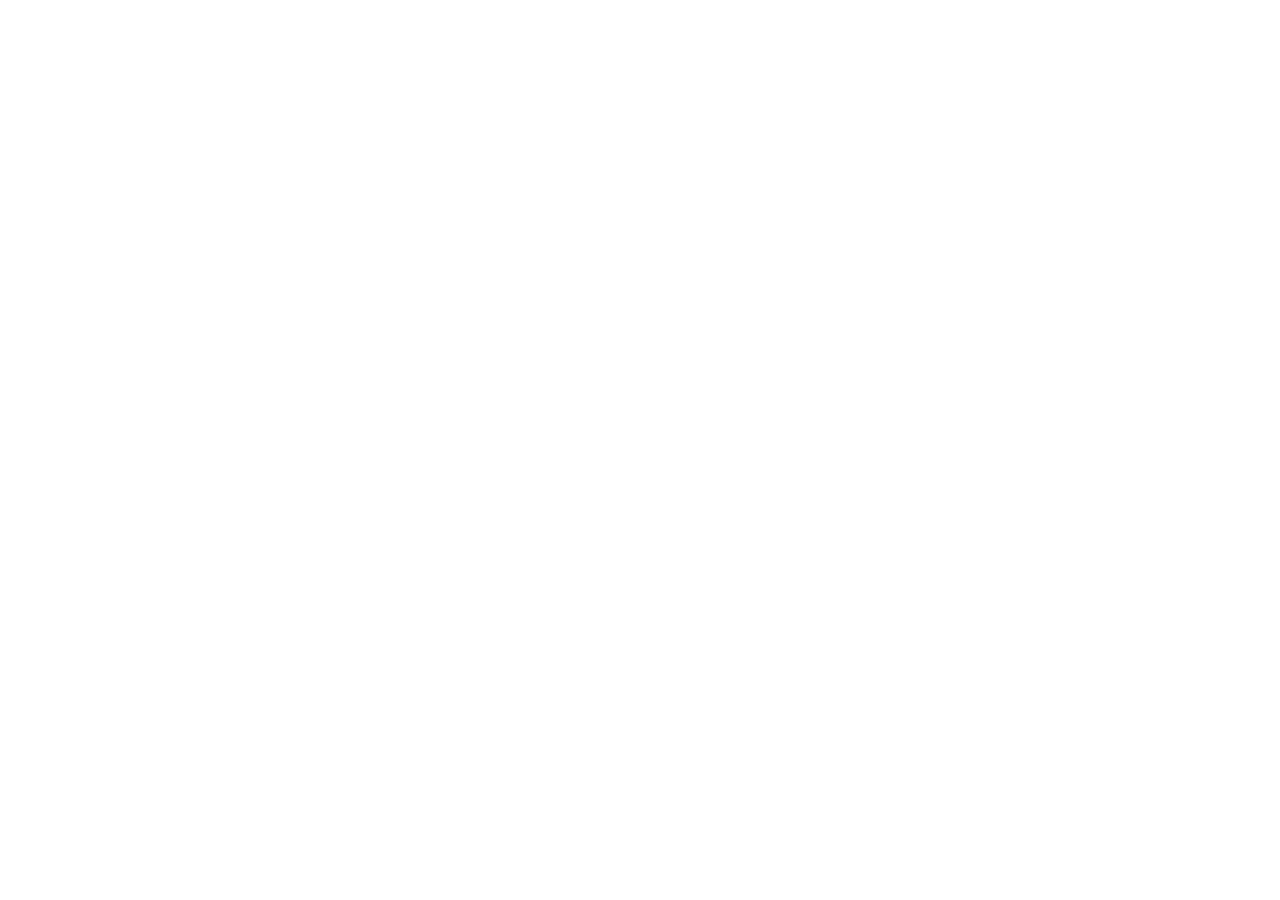
==== index.html @ ea503d0d ":sparkles: feat: primeiro commit do trabalho de criação de portfolio" ====
<!DOCTYPE html>
<html lang="pt-br">
<head>
    <meta charset="UTF-8">
    <meta name="viewport" content="width=device-width, initial-scale=1.0">
    <title>Portfólio Pessoal Responsivo</title>
    <link rel="stylesheet" href="css/style.css">
</head>
<body>
    
</body>
</html>
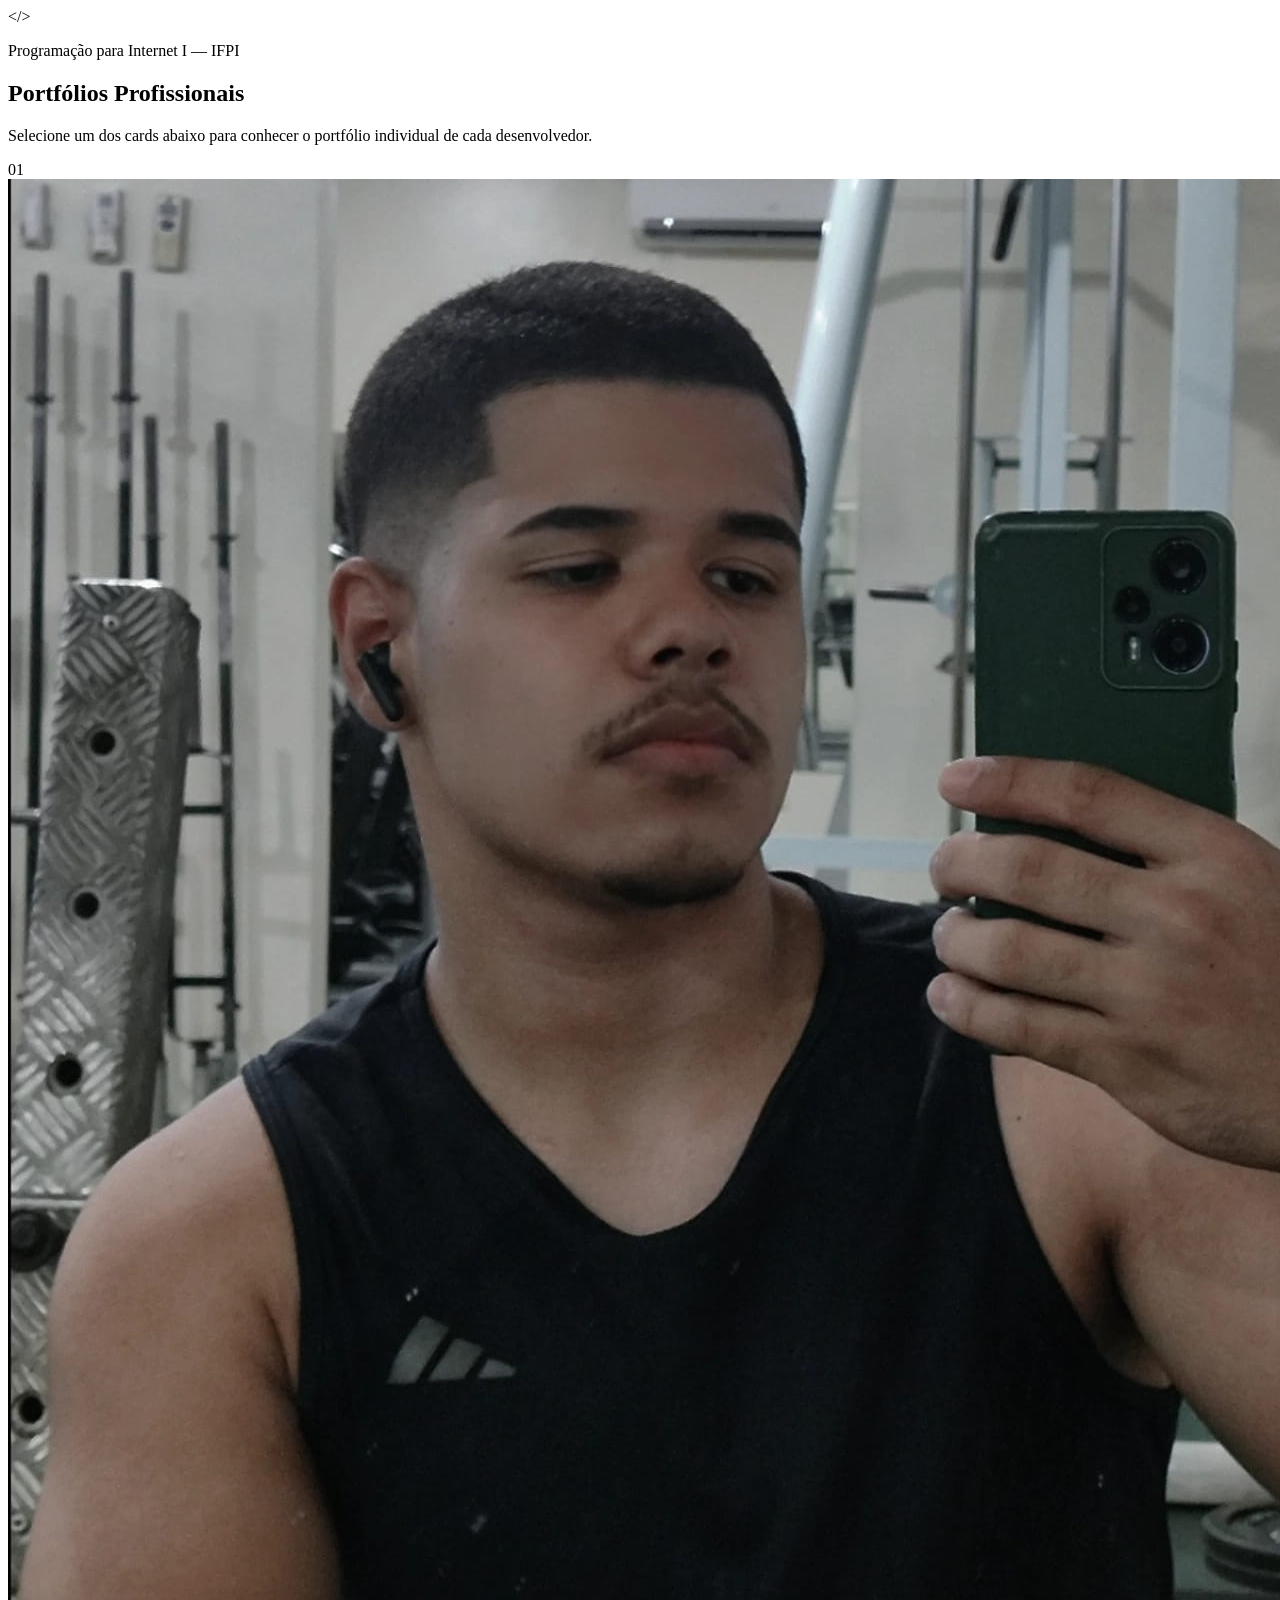
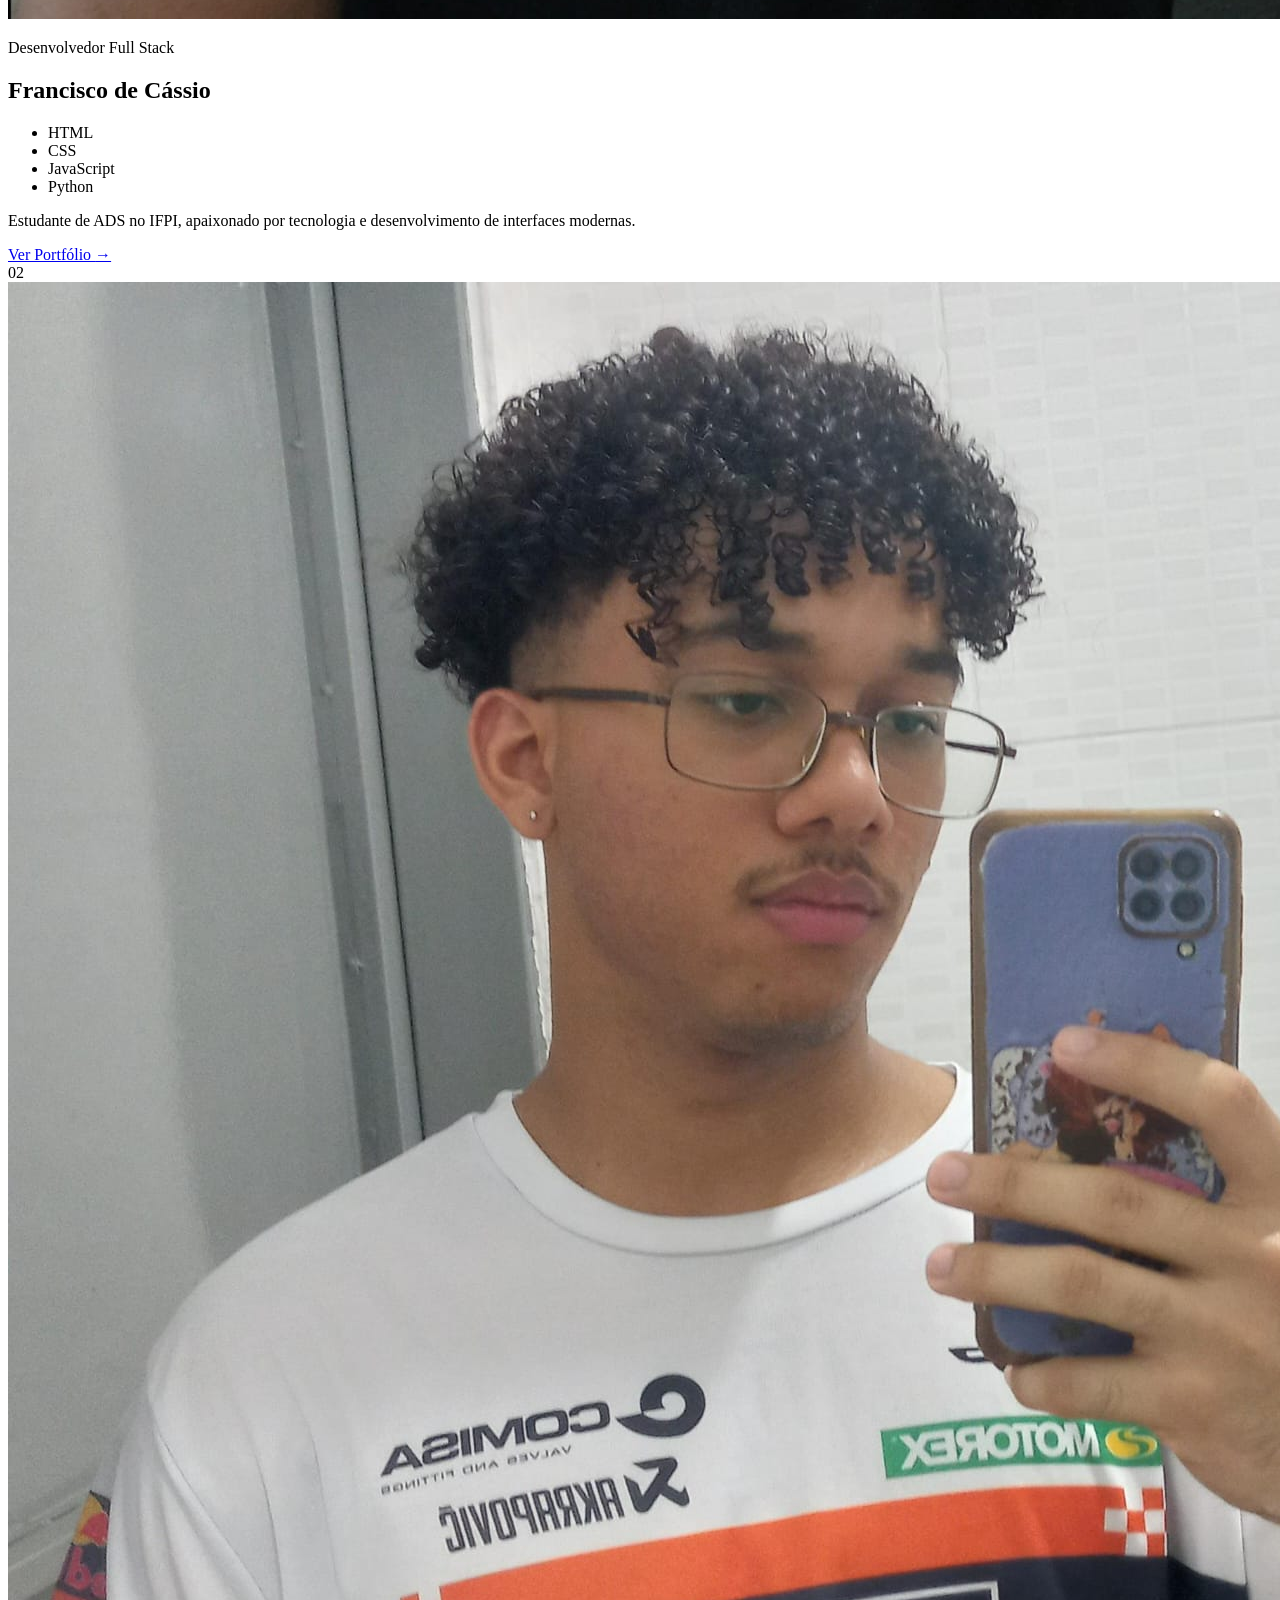
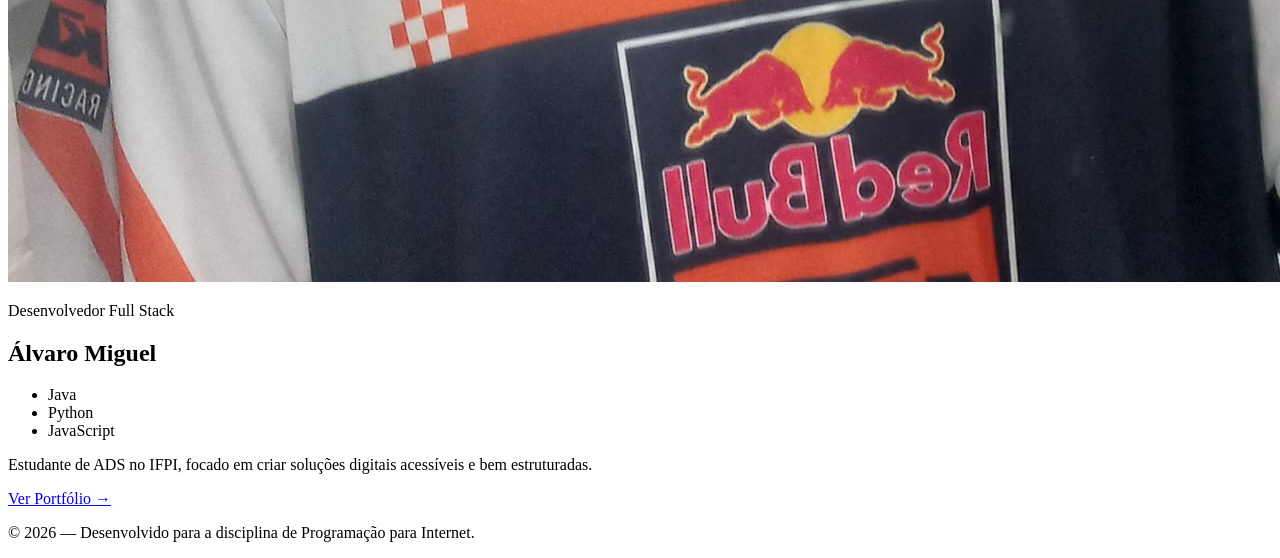
==== commit 71a8e598: ":sparkles: feat: adicionando HTML para página inicial do projeto" ====
--- a/index.html
+++ b/index.html
@@ -3,10 +3,114 @@
 <head>
     <meta charset="UTF-8">
     <meta name="viewport" content="width=device-width, initial-scale=1.0">
-    <title>Portfólio Pessoal Responsivo</title>
+    <title>Portfólio Pessoal Responsivo </title>
     <link rel="stylesheet" href="css/style.css">
+    <link href="https://fonts.googleapis.com/css2?family=Space+Mono:wght@400;700&family=Sora:wght@300;400;600;700&display=swap" rel="stylesheet">
 </head>
 <body>
-    
+    <header class="site-header">
+        <div class="header-inner">
+            <span class="header-logo">&lt;/&gt;</span>
+            <p class="header-sub">Programação para Internet I — IFPI</p>
+        </div>
+    </header>
+
+    <main>
+        <section class="hero-intro">
+            <h1 class="hero-titulo">Portfólios <span class="texto-neon">Profissionais</span></h1>
+            <p class="hero-desc">
+                Selecione um dos cards abaixo para conhecer
+                o portfólio individual de cada desenvolvedor.
+            </p>
+        </section>
+
+        <section id="portfolios" aria-label="Portfólios da dupla">
+            <div class="cards-wrapper">
+
+                <article class="card card-cima">
+                    <div class="card-numero">01</div>
+                    <div class="card-brilho-lateral"></div>
+
+                    <div class="card-content">
+                        <div class="card-foto-wrap">
+                            <div class="card-foto">
+                                <img src="img/cassio.jpeg" alt="Foto de Cássio">
+                            </div>
+                            <div class="foto-anel"></div>
+                        </div>
+
+                        <div class="card-info">
+                            <p class="card-role">Desenvolvedor Full Stack</p>
+                            <h2 class="card-nome">Francisco de Cássio</h2>
+
+                            <ul class="card-tags">
+                                <li>HTML</li>
+                                <li>CSS</li>
+                                <li>JavaScript</li>
+                                <li>Python</li>
+                            </ul>
+
+                            <p class="card-bio">
+                                Estudante de ADS no IFPI, apaixonado por tecnologia
+                                e desenvolvimento de interfaces modernas.
+                            </p>
+
+                            <a href="cassio/index.html" class="card-btn">
+                                Ver Portfólio
+                                <span class="btn-arrow">&#8594;</span>
+                            </a>
+                        </div>
+                    </div>
+                </article>
+
+                <div class="divisor" aria-hidden="true">
+                    <span class="divisor-linha"></span>
+                    <span class="divisor-badge"></span>
+                    <span class="divisor-linha"></span>
+                </div>
+
+                <article class="card card-baixo">
+                    <div class="card-numero">02</div>
+                    <div class="card-brilho-lateral"></div>
+
+                    <div class="card-content card-content--reverse">
+                        <div class="card-foto-wrap">
+                            <div class="card-foto">
+                                <img src="img/alvaro.jpeg" alt="Foto de Álvaro">
+                            </div>
+                            <div class="foto-anel"></div>
+                        </div>
+
+                        <div class="card-info">
+                            <p class="card-role">Desenvolvedor Full Stack</p>
+                            <h2 class="card-nome">Álvaro Miguel</h2>
+
+                            <ul class="card-tags">
+                                <li>Java</li>
+                                <li>Python</li>
+                                <li>JavaScript</li>
+                            </ul>
+
+                            <p class="card-bio">
+                                Estudante de ADS no IFPI, focado em criar
+                                soluções digitais acessíveis e bem estruturadas.
+                            </p>
+
+                            <a href="alvaro/index.html" class="card-btn">
+                                Ver Portfólio
+                                <span class="btn-arrow">&#8594;</span>
+                            </a>
+                        </div>
+                    </div>
+                </article>
+
+            </div>
+        </section>
+    </main>
+
+    <footer class="site-footer">
+        <p>&copy; 2026 &mdash; Desenvolvido para a disciplina de Programação para Internet.</p>
+    </footer>
+
 </body>
 </html>
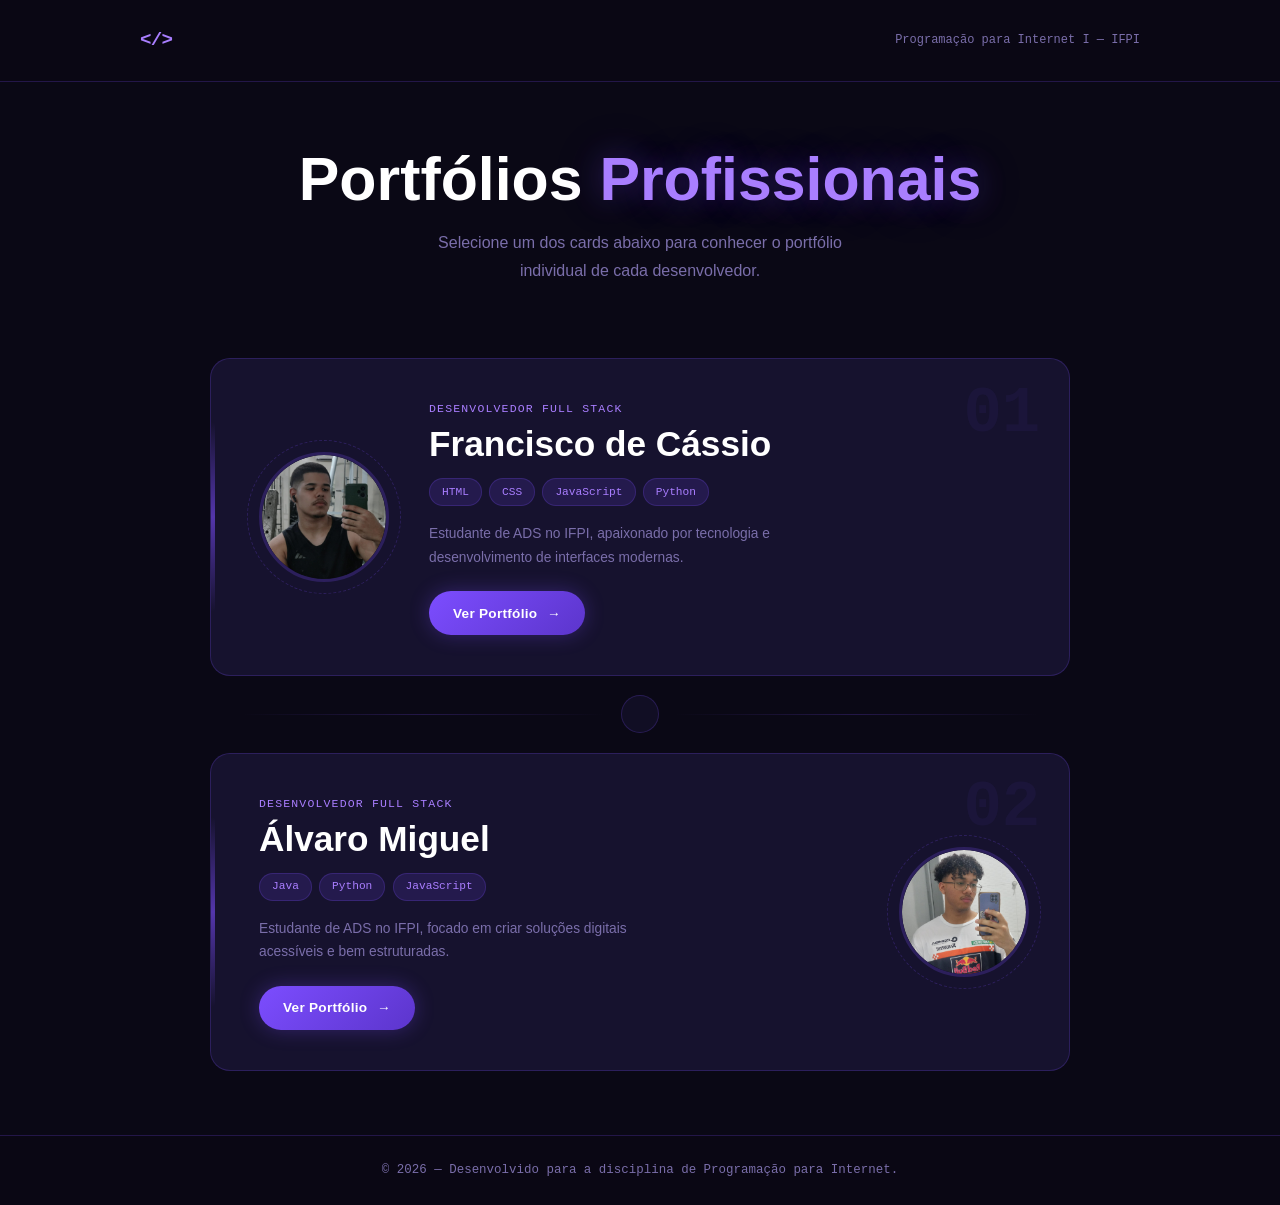
==== commit a12ca451: ":truck: chore: Aprimorando arquitetura e renomeando arquivos" ====
--- a/index.html
+++ b/index.html
@@ -4,7 +4,8 @@
     <meta charset="UTF-8">
     <meta name="viewport" content="width=device-width, initial-scale=1.0">
     <title>Portfólio Pessoal Responsivo </title>
-    <link rel="stylesheet" href="css/style.css">
+    <link rel="stylesheet" href="../css/global.css">
+    <link rel="stylesheet" href="../css/style.css">
     <link href="https://fonts.googleapis.com/css2?family=Space+Mono:wght@400;700&family=Sora:wght@300;400;600;700&display=swap" rel="stylesheet">
 </head>
 <body>
--- a/css/global.css
+++ b/css/global.css
@@ -0,0 +1,76 @@
+:root {
+  /* Cores de Fundo (Dark Mode) */
+  --bg-fundo:        #0a0815;
+  --bg-deep:         #0d0b1a;
+  --bg-mid:          #110e24;
+  --bg-card:         #16122e;
+  --bg-card-hover:   #1e1840;
+
+  /* Paleta Quente / Roxo / Neon */
+  --roxo:            #7c4dff;
+  --roxo-claro:      #a97eff;
+  --accent:          #c77dff;
+  --roxo-dim:        rgba(124, 77, 255, 0.15);
+  --roxo-neon:       rgba(124, 77, 255, 0.30);
+  --roxo-neon-lg:    rgba(124, 77, 255, 0.18);
+  --roxo-glow:     rgba(124, 77, 255, 0.35);
+
+  /* Cores de Texto */
+  --texto:           #ddd6f3;
+  --texto-alvaro:    #e8e0ff;
+  --texto-suave:     #7a6eaa;
+  --texto-muted:     #9585c8;
+  --white:           #ffffff;
+
+  /* Bordas e Elementos Visuais */
+  --borda:           rgba(124, 77, 255, 0.22);
+  --borda-hover:     rgba(124, 77, 255, 0.6);
+  --border-alvaro:   rgba(124, 77, 255, 0.25);
+  
+  /* Estrutura e Comportamento */
+  --radius-lg:       20px;
+  --radius-md:       12px;
+  --radius:   14px;
+  --radius-sm:       50px;
+  --transition:      0.35s ease;
+
+  /* Tipografia */
+  --fonte-principal: 'Sora', sans-serif;
+  --fonte-mono:      'Space Mono', monospace;
+}
+
+*, *::before, *::after {
+  box-sizing: border-box;
+  margin: 0;
+  padding: 0;
+}
+
+html {
+  scroll-behavior: smooth;
+}
+
+body {
+  font-family: var(--fonte-principal);
+  background-color: var(--bg-fundo);
+  color: var(--texto);
+  line-height: 1.7;
+  min-height: 100vh;
+  display: flex;
+  flex-direction: column;
+  overflow-x: hidden;
+  position: relative;
+}
+
+img {
+  max-width: 100%;
+  display: block;
+}
+
+a {
+  text-decoration: none;
+  color: inherit;
+}
+
+ul, ol {
+  list-style: none;
+}
--- a/css/style.css
+++ b/css/style.css
@@ -0,0 +1,409 @@
+@keyframes float-dot {
+    0%   { transform: translateY(0) scale(1); }
+    50%  { transform: translateY(-30px) scale(1.05); }
+    100% { transform: translateY(0) scale(1); }
+}
+
+.site-header {
+    position: relative;
+    z-index: 10;
+    padding: 1.5rem 2rem;
+    border-bottom: 1px solid var(--borda);
+    background: rgba(10, 8, 21, 0.7);
+}
+
+.header-inner {
+    max-width: 1000px;
+    margin: 0 auto;
+    display: flex;
+    align-items: center;
+    justify-content: space-between;
+    gap: 1rem;
+}
+
+.header-logo {
+    font-family: var(--fonte-mono);
+    font-size: 1.2rem;
+    font-weight: 700;
+    color: var(--roxo-claro);
+    letter-spacing: -0.04em;
+}
+
+.header-sub {
+    font-size: 0.75rem;
+    color: var(--texto-suave);
+    font-family: var(--fonte-mono);
+    text-align: right;
+}
+
+.hero-intro {
+    position: relative;
+    z-index: 10;
+    text-align: center;
+    padding: 4rem 2rem 2rem;
+}
+
+.hero-titulo {
+    font-size: clamp(2.2rem, 6vw, 3.8rem);
+    font-weight: 700;
+    color: #fff;
+    line-height: 1.1;
+    margin-bottom: 1rem;
+}
+
+.texto-neon {
+    color: var(--roxo-claro);
+    text-shadow: 0 0 30px var(--roxo-neon), 0 0 60px var(--roxo-neon-lg);
+}
+
+.hero-desc {
+    font-size: clamp(0.88rem, 2vw, 1rem);
+    color: var(--texto-suave);
+    max-width: 420px;
+    margin: 0 auto;
+    line-height: 1.8;
+}
+
+#portfolios {
+    position: relative;
+    z-index: 10;
+    flex: 1;
+    padding: 2.5rem 2rem 4rem;
+}
+
+.cards-wrapper {
+    max-width: 860px;
+    margin: 0 auto;
+    display: flex;
+    flex-direction: column;
+    gap: 0;
+}
+
+.card {
+    position: relative;
+    background: var(--bg-card);
+    border: 1px solid var(--borda);
+    border-radius: var(--radius-lg);
+    padding: 2.5rem 2.5rem 2.5rem 3rem;
+    overflow: hidden;
+    transition: var(--transition);
+    cursor: pointer;
+}
+
+.card:hover {
+    background: var(--bg-card-hover);
+    border-color: var(--borda-hover);
+    transform: translateY(-4px);
+    box-shadow:
+        0 20px 60px rgba(0, 0, 0, 0.5),
+        0 0 40px var(--roxo-neon),
+        inset 0 1px 0 rgba(124, 77, 255, 0.2);
+}
+
+.card-numero {
+    position: absolute;
+    top: 1.4rem;
+    right: 1.8rem;
+    font-family: var(--fonte-mono);
+    font-size: 4rem;
+    font-weight: 700;
+    color: rgba(124, 77, 255, 0.06);
+    line-height: 1;
+    user-select: none;
+    pointer-events: none;
+    transition: var(--transition);
+}
+
+.card-brilho-lateral {
+    position: absolute;
+    top: 20%;
+    left: 0;
+    width: 4px;
+    height: 60%;
+    border-radius: 0 4px 4px 0;
+    background: linear-gradient(180deg, transparent, var(--roxo), transparent);
+    opacity: 0.6;
+    transition: var(--transition);
+}
+
+.card:hover .card-brilho-lateral {
+    height: 80%;
+    top: 10%;
+    opacity: 1;
+}
+
+.card-content {
+    display: flex;
+    align-items: center;
+    gap: 2.5rem;
+    position: relative;
+    z-index: 2;
+}
+
+.card-content--reverse {
+    flex-direction: row-reverse;
+}
+
+.card-foto-wrap {
+    position: relative;
+    flex-shrink: 0;
+}
+
+.card-foto {
+    width: 130px;
+    height: 130px;
+    border-radius: 50%;
+    overflow: hidden;
+    border: 3px solid var(--borda);
+    transition: var(--transition);
+    position: relative;
+    z-index: 2;
+}
+
+.card-foto img {
+    width: 100%;
+    height: 100%;
+    object-fit: cover;
+    object-position: top center;
+    border-radius: 50%;
+    transition: transform 0.4s ease;
+}
+
+.card:hover .card-foto img {
+    transform: scale(1.06);
+}
+
+.card:hover .card-foto {
+    border-color: var(--roxo);
+    box-shadow: 0 0 0 4px var(--roxo-dim), 0 0 25px var(--roxo-neon);
+}
+
+.foto-anel {
+    position: absolute;
+    top: 50%;
+    left: 50%;
+    transform: translate(-50%, -50%);
+    width: 154px;
+    height: 154px;
+    border-radius: 50%;
+    border: 1.5px dashed var(--borda);
+    z-index: 1;
+    transition: var(--transition);
+    animation: spin-ring 14s linear infinite;
+}
+
+.card:hover .foto-anel {
+    border-color: var(--roxo-claro);
+    opacity: 0.5;
+}
+
+@keyframes spin-ring {
+    to { transform: translate(-50%, -50%) rotate(360deg); }
+}
+
+.card-info {
+    flex: 1;
+    min-width: 0;
+}
+
+.card-role {
+    font-family: var(--fonte-mono);
+    font-size: 0.72rem;
+    color: var(--roxo-claro);
+    letter-spacing: 0.1em;
+    text-transform: uppercase;
+    margin-bottom: 0.4rem;
+}
+
+.card-nome {
+    font-size: clamp(1.6rem, 3vw, 2.2rem);
+    font-weight: 700;
+    color: #fff;
+    margin-bottom: 0.9rem;
+    line-height: 1.1;
+}
+
+.card-tags {
+    display: flex;
+    flex-wrap: wrap;
+    gap: 0.45rem;
+    margin-bottom: 1rem;
+}
+
+.card-tags li {
+    font-family: var(--fonte-mono);
+    font-size: 0.7rem;
+    color: var(--roxo-claro);
+    background: var(--roxo-dim);
+    border: 1px solid var(--borda);
+    border-radius: var(--radius-sm);
+    padding: 0.22rem 0.75rem;
+    transition: var(--transition);
+}
+
+.card:hover .card-tags li {
+    border-color: rgba(124, 77, 255, 0.5);
+    background: rgba(124, 77, 255, 0.2);
+}
+
+.card-bio {
+    font-size: 0.86rem;
+    color: var(--texto-suave);
+    line-height: 1.7;
+    margin-bottom: 1.4rem;
+    max-width: 400px;
+}
+
+.card-btn {
+    display: inline-flex;
+    align-items: center;
+    gap: 0.6rem;
+    padding: 0.65rem 1.5rem;
+    background: linear-gradient(135deg, var(--roxo), #5c35cc);
+    color: #fff;
+    border-radius: var(--radius-sm);
+    font-size: 0.85rem;
+    font-weight: 600;
+    letter-spacing: 0.02em;
+    transition: var(--transition);
+    box-shadow: 0 0 20px var(--roxo-neon);
+}
+
+.card-btn:hover {
+    transform: translateX(4px);
+    box-shadow: 0 0 35px var(--roxo-neon), 0 4px 20px rgba(0,0,0,0.4);
+}
+
+.btn-arrow {
+    display: inline-block;
+    transition: transform var(--transition);
+}
+
+.card-btn:hover .btn-arrow {
+    transform: translateX(4px);
+}
+
+.divisor {
+    display: flex;
+    align-items: center;
+    gap: 1rem;
+    padding: 1.2rem 2rem;
+}
+
+.divisor-linha {
+    flex: 1;
+    height: 1px;
+    background: linear-gradient(90deg, transparent, var(--borda), transparent);
+}
+
+.divisor-badge {
+    font-family: var(--fonte-mono);
+    font-size: 1rem;
+    font-weight: 700;
+    color: var(--texto-suave);
+    background: var(--bg-mid);
+    border: 1px solid var(--borda);
+    border-radius: 50%;
+    width: 38px;
+    height: 38px;
+    display: flex;
+    align-items: center;
+    justify-content: center;
+    flex-shrink: 0;
+}
+
+.site-footer {
+    position: relative;
+    z-index: 10;
+    text-align: center;
+    padding: 1.5rem 2rem;
+    border-top: 1px solid var(--borda);
+    background: rgba(10, 8, 21, 0.6);
+}
+
+.site-footer p {
+    font-size: 0.78rem;
+    color: var(--texto-suave);
+    font-family: var(--fonte-mono);
+}
+
+@media (max-width: 720px) {
+    .card {
+        padding: 2rem 1.8rem 2rem 2rem;
+    }
+
+    .card-content,
+    .card-content--reverse {
+        flex-direction: column;
+        text-align: center;
+    }
+
+    .card-foto-wrap {
+        margin: 0 auto;
+    }
+
+    .card-tags {
+        justify-content: center;
+    }
+
+    .card-bio {
+        margin: 0 auto 1.4rem;
+    }
+
+    .card-brilho-lateral {
+        top: 0;
+        left: 20%;
+        width: 60%;
+        height: 4px;
+        border-radius: 0 0 4px 4px;
+        background: linear-gradient(90deg, transparent, var(--roxo), transparent);
+    }
+
+    .card:hover .card-brilho-lateral {
+        width: 80%;
+        left: 10%;
+        height: 4px;
+        top: 0;
+    }
+}
+
+@media (max-width: 480px) {
+    .hero-titulo {
+        font-size: 2rem;
+    }
+
+    .hero-intro {
+        padding: 3rem 1.5rem 1.5rem;
+    }
+
+    #portfolios {
+        padding: 1.5rem 1rem 3rem;
+    }
+
+    .card {
+        padding: 2rem 1.4rem;
+        border-radius: var(--radius-md);
+    }
+
+    .card-foto {
+        width: 110px;
+        height: 110px;
+    }
+
+    .foto-anel {
+        width: 130px;
+        height: 130px;
+    }
+
+    .card-nome {
+        font-size: 1.6rem;
+    }
+
+    .card-numero {
+        font-size: 3rem;
+    }
+
+    .divisor {
+        padding: 0.8rem 1rem;
+    }
+}
